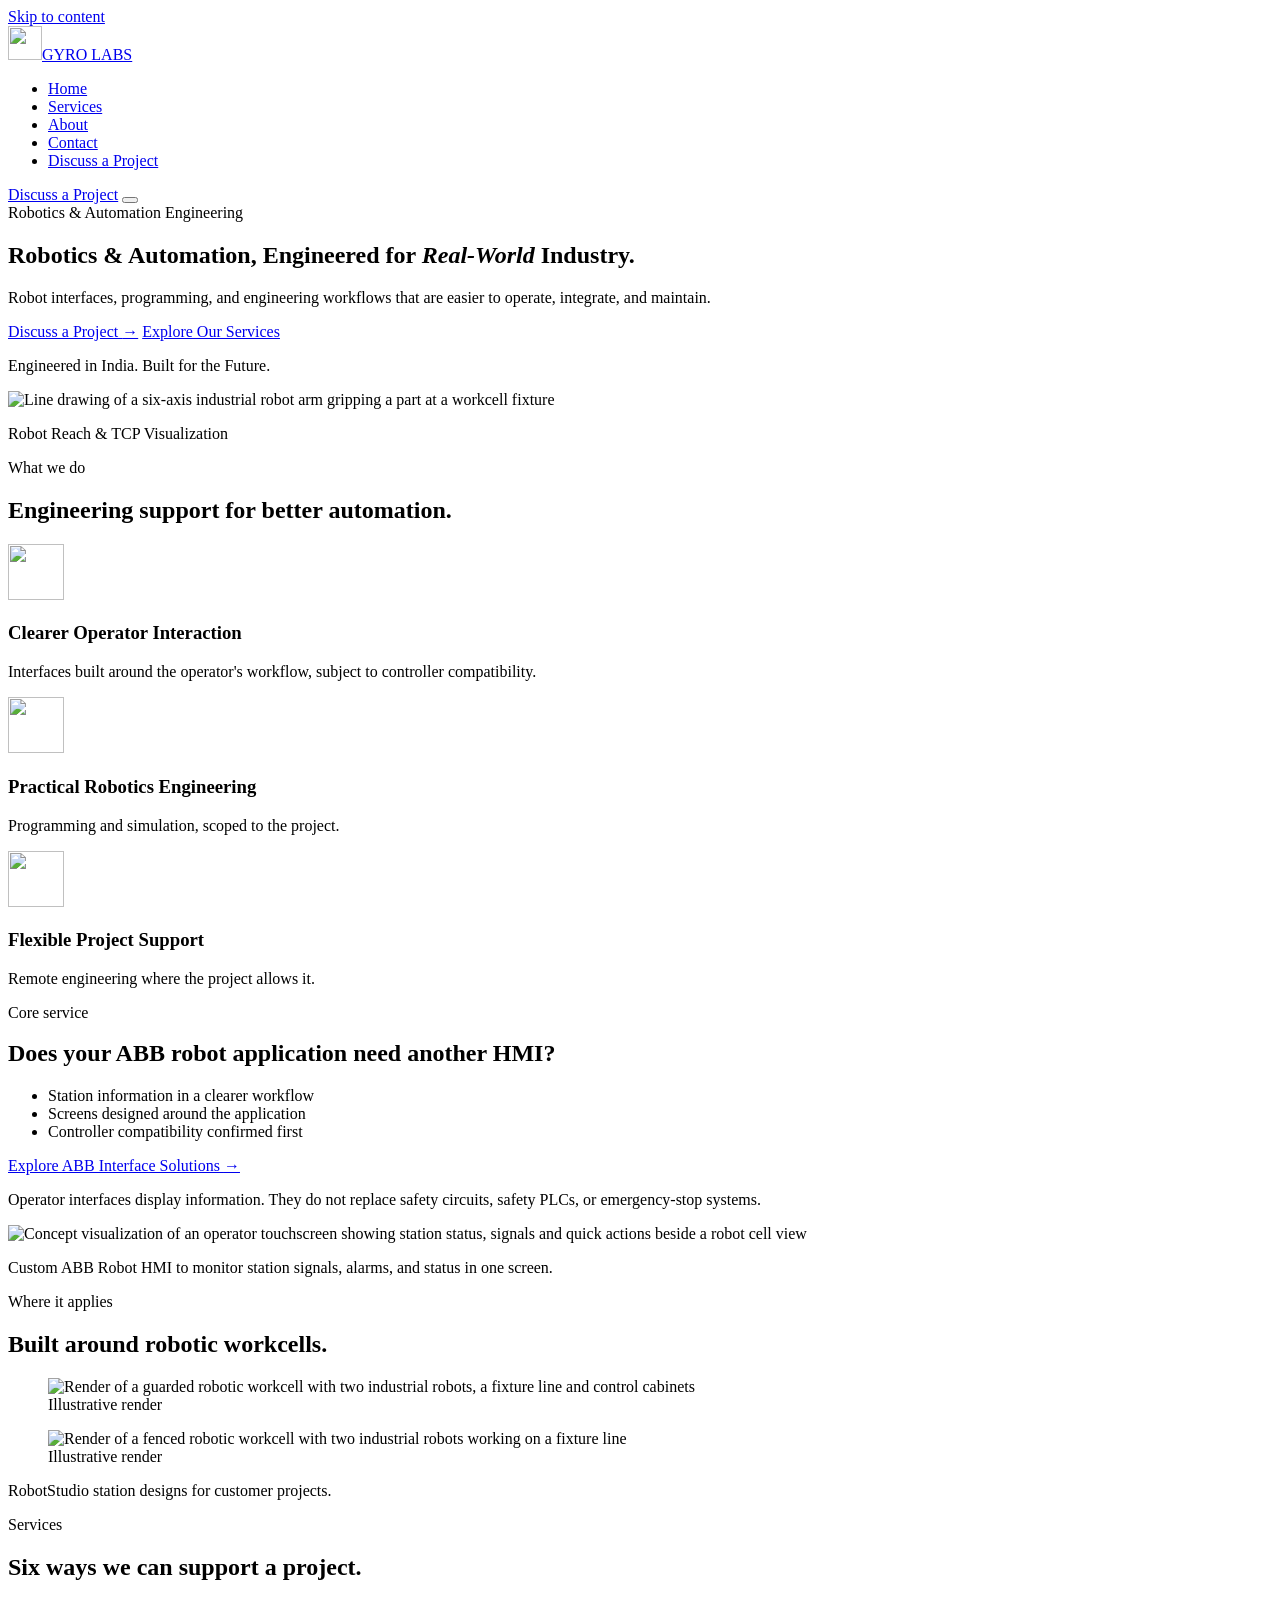
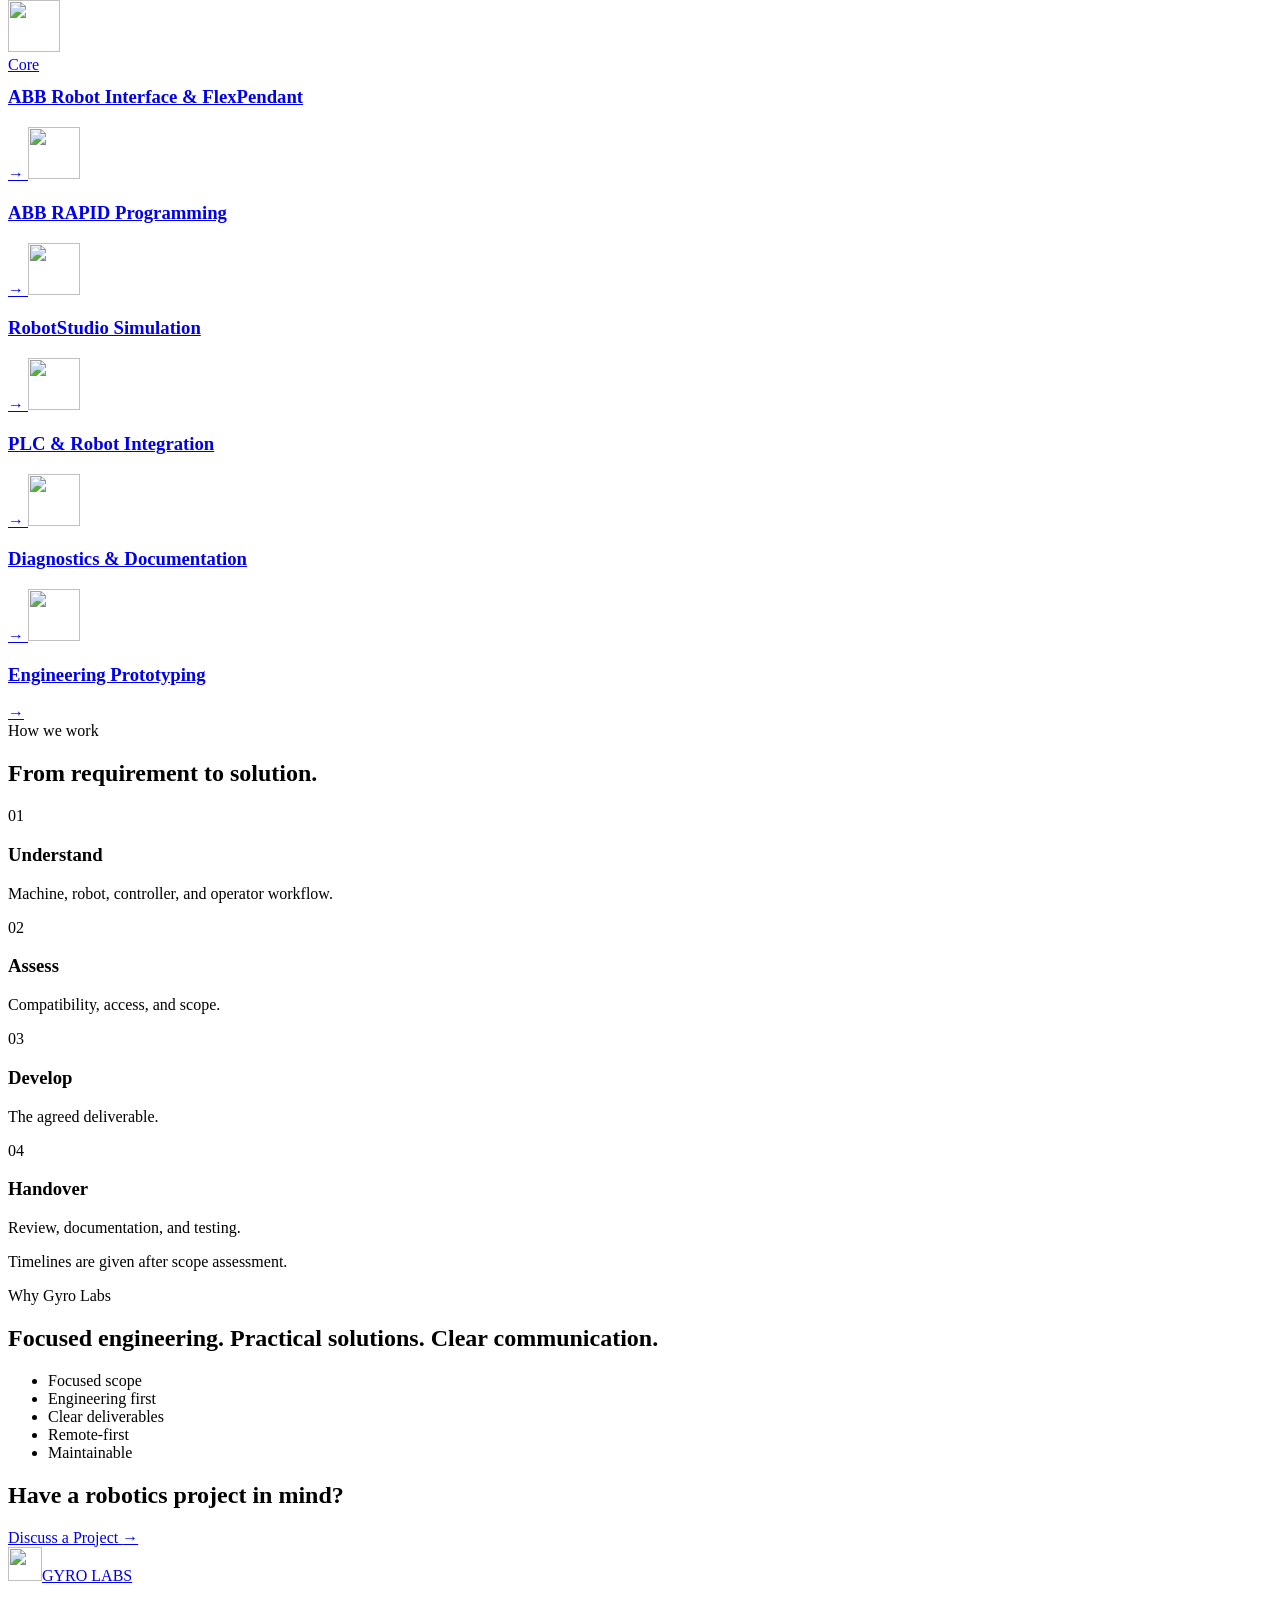
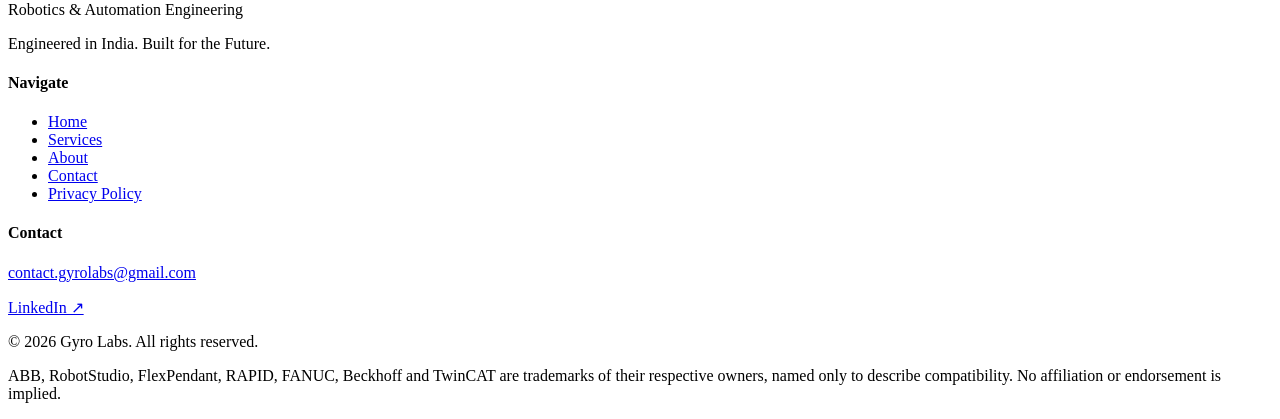
==== index.html @ f774320f "Update" ====
<!doctype html>
<html lang="en">
<head>
  <meta charset="utf-8">
  <meta name="viewport" content="width=device-width, initial-scale=1">
  <title>Gyro Labs | Robotics &amp; Automation Engineering</title>
  <meta name="description" content="Gyro Labs provides focused robotics and automation engineering support, including ABB operator-interface solutions, RAPID programming, RobotStudio workflows, and selected robot–PLC integration projects.">
  <meta property="og:type" content="website">
  <meta property="og:title" content="Gyro Labs | Robotics &amp; Automation Engineering">
  <meta property="og:description" content="Engineered in India. Built for the Future.">
  <!-- TODO: after publishing, change this to the full URL, e.g. https://yourname.github.io/gyro-labs/assets/images/og/og-share.png -->
  <meta property="og:image" content="assets/images/og/og-share.png">
  <link rel="icon" href="assets/images/logo/favicon-64.png" type="image/png">
  <link rel="apple-touch-icon" href="assets/images/logo/apple-touch-icon.png">
  <link rel="preconnect" href="https://fonts.googleapis.com">
  <link rel="preconnect" href="https://fonts.gstatic.com" crossorigin>
  <link rel="stylesheet" href="https://fonts.googleapis.com/css2?family=Barlow+Condensed:wght@500;600;700&amp;family=IBM+Plex+Sans:wght@400;500;600&amp;family=IBM+Plex+Mono:wght@400;500&amp;display=swap">
  <link rel="stylesheet" href="assets/css/styles.css">
</head>
<body>
<a class="skip" href="#main">Skip to content</a>

<header class="site-header">
  <div class="container header-row">
    <a class="brand" href="index.html" aria-label="Gyro Labs, home">
      <img src="assets/images/logo/gyro-labs-mark.png" alt="" width="34" height="34"><span>GYRO LABS</span>
    </a>
    <nav class="nav" id="nav" aria-label="Primary">
      <ul>
        <li><a href="index.html" aria-current="page">Home</a></li>
        <li><a href="services.html">Services</a></li>
        <li><a href="about.html">About</a></li>
        <li><a href="contact.html">Contact</a></li>
        <li class="only-mobile"><a class="btn btn-primary" href="contact.html">Discuss a Project</a></li>
      </ul>
    </nav>
    <div class="header-actions">
      <a class="btn btn-primary btn-sm" href="contact.html">Discuss a Project</a>
      <button class="menu-btn" id="menuBtn" type="button" aria-expanded="false" aria-controls="nav" aria-label="Menu"><i></i></button>
    </div>
  </div>
</header>

<main id="main">

  <!-- Hero -->
  <section class="hero">
    <div class="container split">
      <div>
        <span class="eyebrow">Robotics &amp; Automation Engineering</span>
        <h1>Robotics &amp; Automation, Engineered for <em>Real-World</em> Industry.</h1>
        <p class="lead">Robot interfaces, programming, and engineering workflows that are easier to operate, integrate, and maintain.</p>
        <div class="btn-row">
          <a class="btn btn-primary" href="contact.html">Discuss a Project <span class="arrow" aria-hidden="true">→</span></a>
          <a class="btn" href="services.html">Explore Our Services</a>
        </div>
        <p class="tagline">Engineered in India. Built for the Future.</p>
      </div>
      <div>
        <div class="frame">
          <img src="assets/images/hero/hero-robot-cell.svg" width="640" height="520" alt="Line drawing of a six-axis industrial robot arm gripping a part at a workcell fixture">
        </div>
        <p class="caption">Robot Reach & TCP Visualization</p>
      </div>
    </div>
  </section>

  <!-- Value -->
  <section class="section">
    <div class="container">
      <div class="section-head">
        <span class="eyebrow">What we do</span>
        <h2>Engineering support for better automation.</h2>
      </div>
      <div class="tiles">
        <div class="tile">
          <img src="assets/images/icons/icon-abb-interface.svg" alt="" width="56" height="56">
          <h3>Clearer Operator Interaction</h3>
          <p>Interfaces built around the operator's workflow, subject to controller compatibility.</p>
        </div>
        <div class="tile">
          <img src="assets/images/icons/icon-robot-arm.svg" alt="" width="56" height="56">
          <h3>Practical Robotics Engineering</h3>
          <p>Programming and simulation, scoped to the project.</p>
        </div>
        <div class="tile">
          <img src="assets/images/icons/icon-remote-support.svg" alt="" width="56" height="56">
          <h3>Flexible Project Support</h3>
          <p>Remote engineering where the project allows it.</p>
        </div>
      </div>
    </div>
  </section>

  <!-- ABB feature -->
  <section class="section">
    <div class="container split">
      <div>
        <span class="eyebrow">Core service</span>
        <h2 style="margin-top:18px">Does your ABB robot application need another HMI?</h2>
        <ul class="ticks">
          <li>Station information in a clearer workflow</li>
          <li>Screens designed around the application</li>
          <li>Controller compatibility confirmed first</li>
        </ul>
        <a class="btn btn-primary" href="services.html#abb">Explore ABB Interface Solutions <span class="arrow" aria-hidden="true">→</span></a>
        <p class="fine">Operator interfaces display information. They do not replace safety circuits, safety PLCs, or emergency-stop systems.</p>
      </div>
      <div>
        <div class="frame">
          <img src="assets/images/concepts/concept-operator-pendant.jpg" width="1400" height="933" alt="Concept visualization of an operator touchscreen showing station status, signals and quick actions beside a robot cell view" loading="lazy">
        </div>
        <p class="caption">Custom ABB Robot HMI to monitor station signals, alarms, and status in one screen.</p>
      </div>
    </div>
  </section>

  <!-- Workcells -->
  <section class="section">
    <div class="container">
      <div class="section-head">
        <span class="eyebrow">Where it applies</span>
        <h2>Built around robotic workcells.</h2>
      </div>
      <div class="gallery">
        <figure>
          <div class="frame light"><img src="assets/images/renders/render-workcell-white-enclosure.jpg" width="1400" height="788" alt="Render of a guarded robotic workcell with two industrial robots, a fixture line and control cabinets" loading="lazy"></div>
          <figcaption class="caption">Illustrative render</figcaption>
        </figure>
        <figure>
          <div class="frame"><img src="assets/images/renders/render-workcell-yellow-fence.jpg" width="1400" height="757" alt="Render of a fenced robotic workcell with two industrial robots working on a fixture line" loading="lazy"></div>
          <figcaption class="caption">Illustrative render</figcaption>
        </figure>
      </div>
      <p class="fine">RobotStudio station designs for customer projects.</p>
    </div>
  </section>

  <!-- Services overview -->
  <section class="section">
    <div class="container">
      <div class="section-head">
        <span class="eyebrow">Services</span>
        <h2>Six ways we can support a project.</h2>
      </div>
      <div class="svc-tiles">
        <a class="svc-tile" href="services.html#abb">
          <img src="assets/images/icons/icon-abb-interface.svg" alt="" width="52" height="52">
          <div><span class="badge">Core</span><h3 style="margin-top:12px">ABB Robot Interface &amp; FlexPendant</h3></div>
          <span class="go" aria-hidden="true">→</span>
        </a>
        <a class="svc-tile" href="services.html#rapid">
          <img src="assets/images/icons/icon-rapid-programming.svg" alt="" width="52" height="52">
          <h3>ABB RAPID Programming</h3>
          <span class="go" aria-hidden="true">→</span>
        </a>
        <a class="svc-tile" href="services.html#robotstudio">
          <img src="assets/images/icons/icon-robotstudio-simulation.svg" alt="" width="52" height="52">
          <h3>RobotStudio Simulation</h3>
          <span class="go" aria-hidden="true">→</span>
        </a>
        <a class="svc-tile" href="services.html#plc">
          <img src="assets/images/icons/icon-plc-integration.svg" alt="" width="52" height="52">
          <h3>PLC &amp; Robot Integration</h3>
          <span class="go" aria-hidden="true">→</span>
        </a>
        <a class="svc-tile" href="services.html#diagnostics">
          <img src="assets/images/icons/icon-diagnostics-documentation.svg" alt="" width="52" height="52">
          <h3>Diagnostics &amp; Documentation</h3>
          <span class="go" aria-hidden="true">→</span>
        </a>
        <a class="svc-tile" href="services.html#prototyping">
          <img src="assets/images/icons/icon-prototyping.svg" alt="" width="52" height="52">
          <h3>Engineering Prototyping</h3>
          <span class="go" aria-hidden="true">→</span>
        </a>
      </div>
    </div>
  </section>

  <!-- Process -->
  <section class="section">
    <div class="container">
      <div class="section-head">
        <span class="eyebrow">How we work</span>
        <h2>From requirement to solution.</h2>
      </div>
      <div class="steps">
        <div class="step"><span class="n">01</span><h3>Understand</h3><p>Machine, robot, controller, and operator workflow.</p></div>
        <div class="step"><span class="n">02</span><h3>Assess</h3><p>Compatibility, access, and scope.</p></div>
        <div class="step"><span class="n">03</span><h3>Develop</h3><p>The agreed deliverable.</p></div>
        <div class="step"><span class="n">04</span><h3>Handover</h3><p>Review, documentation, and testing.</p></div>
      </div>
      <p class="fine">Timelines are given after scope assessment.</p>
    </div>
  </section>

  <!-- Why -->
  <section class="section">
    <div class="container">
      <div class="section-head">
        <span class="eyebrow">Why Gyro Labs</span>
        <h2>Focused engineering. Practical solutions. Clear communication.</h2>
      </div>
      <ul class="why">
        <li>Focused scope</li>
        <li>Engineering first</li>
        <li>Clear deliverables</li>
        <li>Remote-first</li>
        <li>Maintainable</li>
      </ul>
    </div>
  </section>

  <!-- CTA -->
  <section class="section">
    <div class="container cta-band">
      <h2>Have a robotics project in mind?</h2>
      <a class="btn btn-primary" href="contact.html">Discuss a Project <span class="arrow" aria-hidden="true">→</span></a>
    </div>
  </section>

</main>

<footer class="site-footer">
  <div class="container">
    <div class="foot">
      <div>
        <a class="brand" href="index.html" aria-label="Gyro Labs, home" style="margin-bottom:14px">
          <img src="assets/images/logo/gyro-labs-mark.png" alt="" width="34" height="34"><span>GYRO LABS</span>
        </a>
        <p>Robotics &amp; Automation Engineering</p>
        <p style="margin-top:6px">Engineered in India. Built for the Future.</p>
      </div>
      <nav aria-label="Footer">
        <h4>Navigate</h4>
        <ul>
          <li><a href="index.html">Home</a></li>
          <li><a href="services.html">Services</a></li>
          <li><a href="about.html">About</a></li>
          <li><a href="contact.html">Contact</a></li>
          <li><a href="privacy.html">Privacy Policy</a></li>
        </ul>
      </nav>
      <div>
        <h4>Contact</h4>

        <p class="addr">
          <a href="mailto:contact.gyrolabs@gmail.com">
            contact.gyrolabs@gmail.com
          </a>
        </p>

        <p class="addr" style="margin-top: 8px">
          <a
            href="https://www.linkedin.com/company/gyrolabs"
            target="_blank"
            rel="noopener noreferrer"
            aria-label="Visit Gyro Labs on LinkedIn">
            LinkedIn ↗
          </a>
        </p>
    </div>
    <div class="legal">
      <p>© <span id="year">2026</span> Gyro Labs. All rights reserved.</p>
      <p>ABB, RobotStudio, FlexPendant, RAPID, FANUC, Beckhoff and TwinCAT are trademarks of their respective owners, named only to describe compatibility. No affiliation or endorsement is implied.</p>
    </div>
  </div>
</footer>

<script src="assets/js/config.js"></script>
<script src="assets/js/main.js"></script>
</body>
</html>
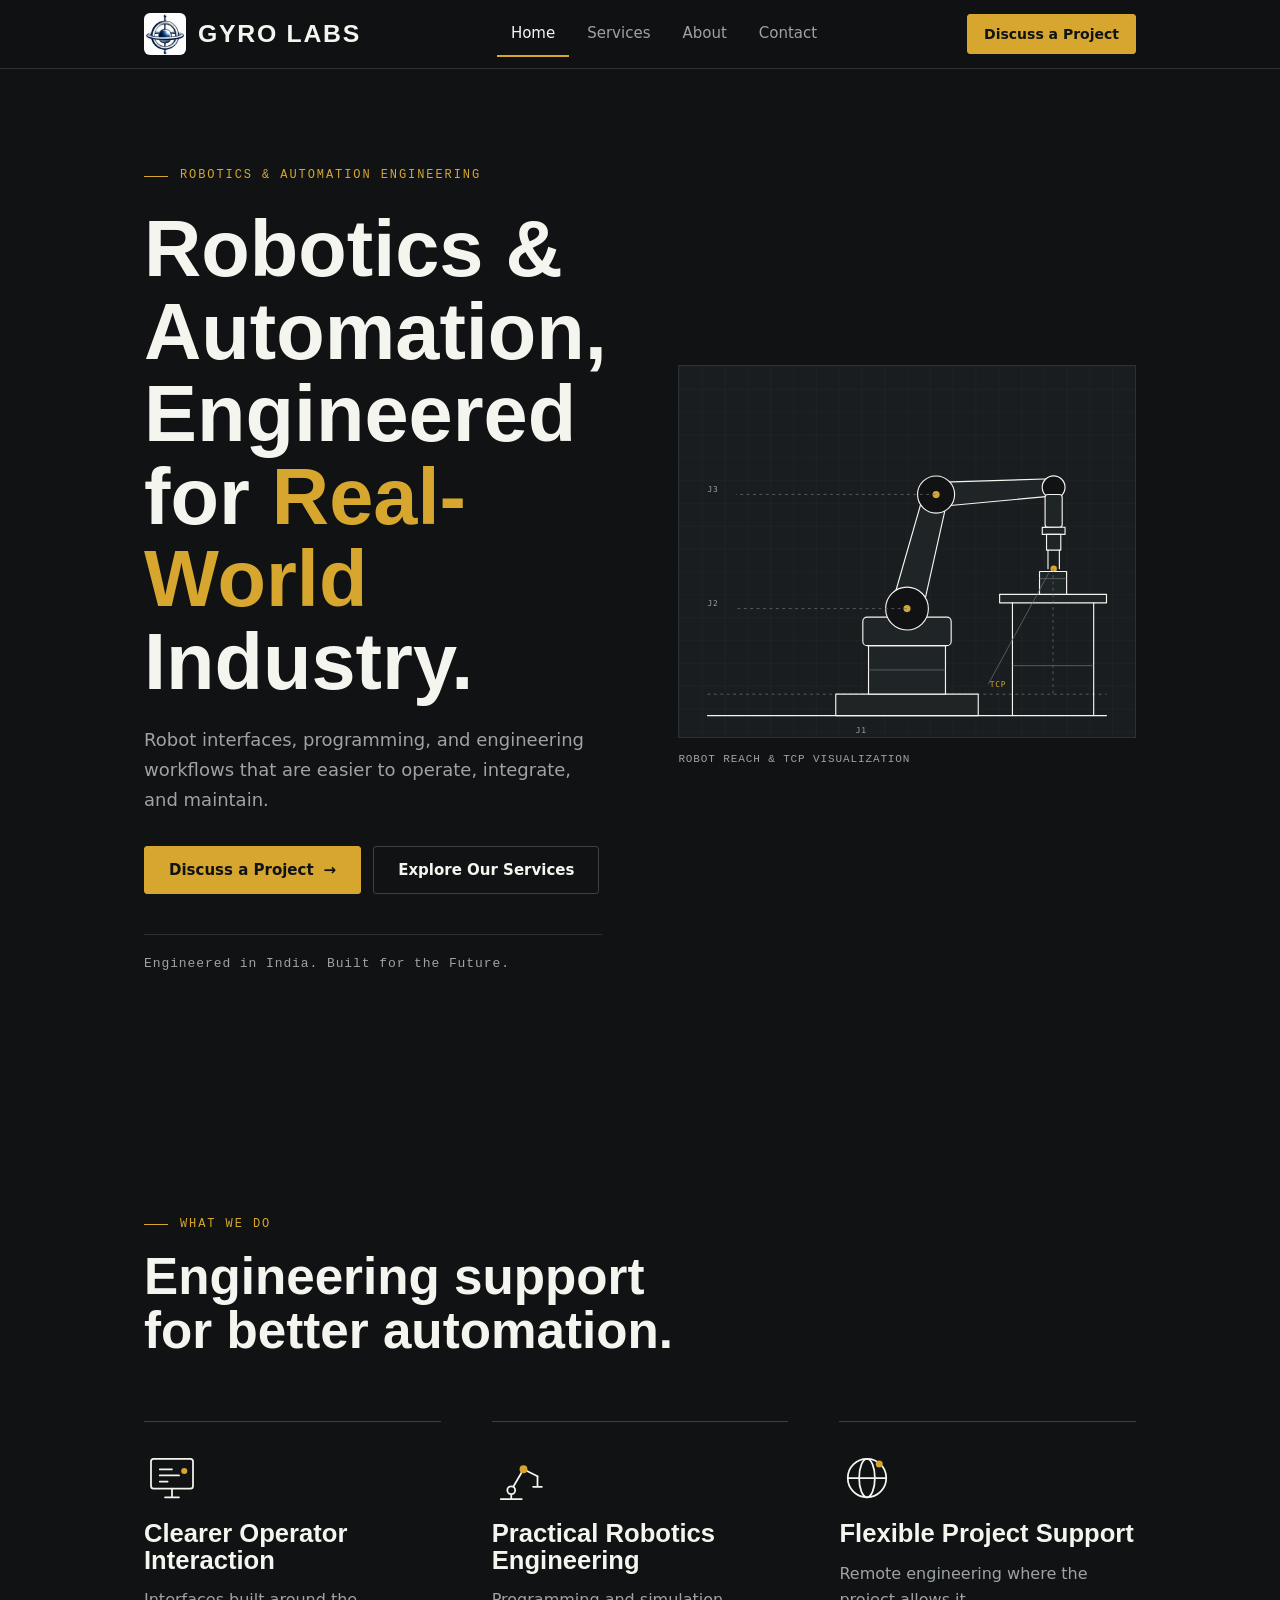
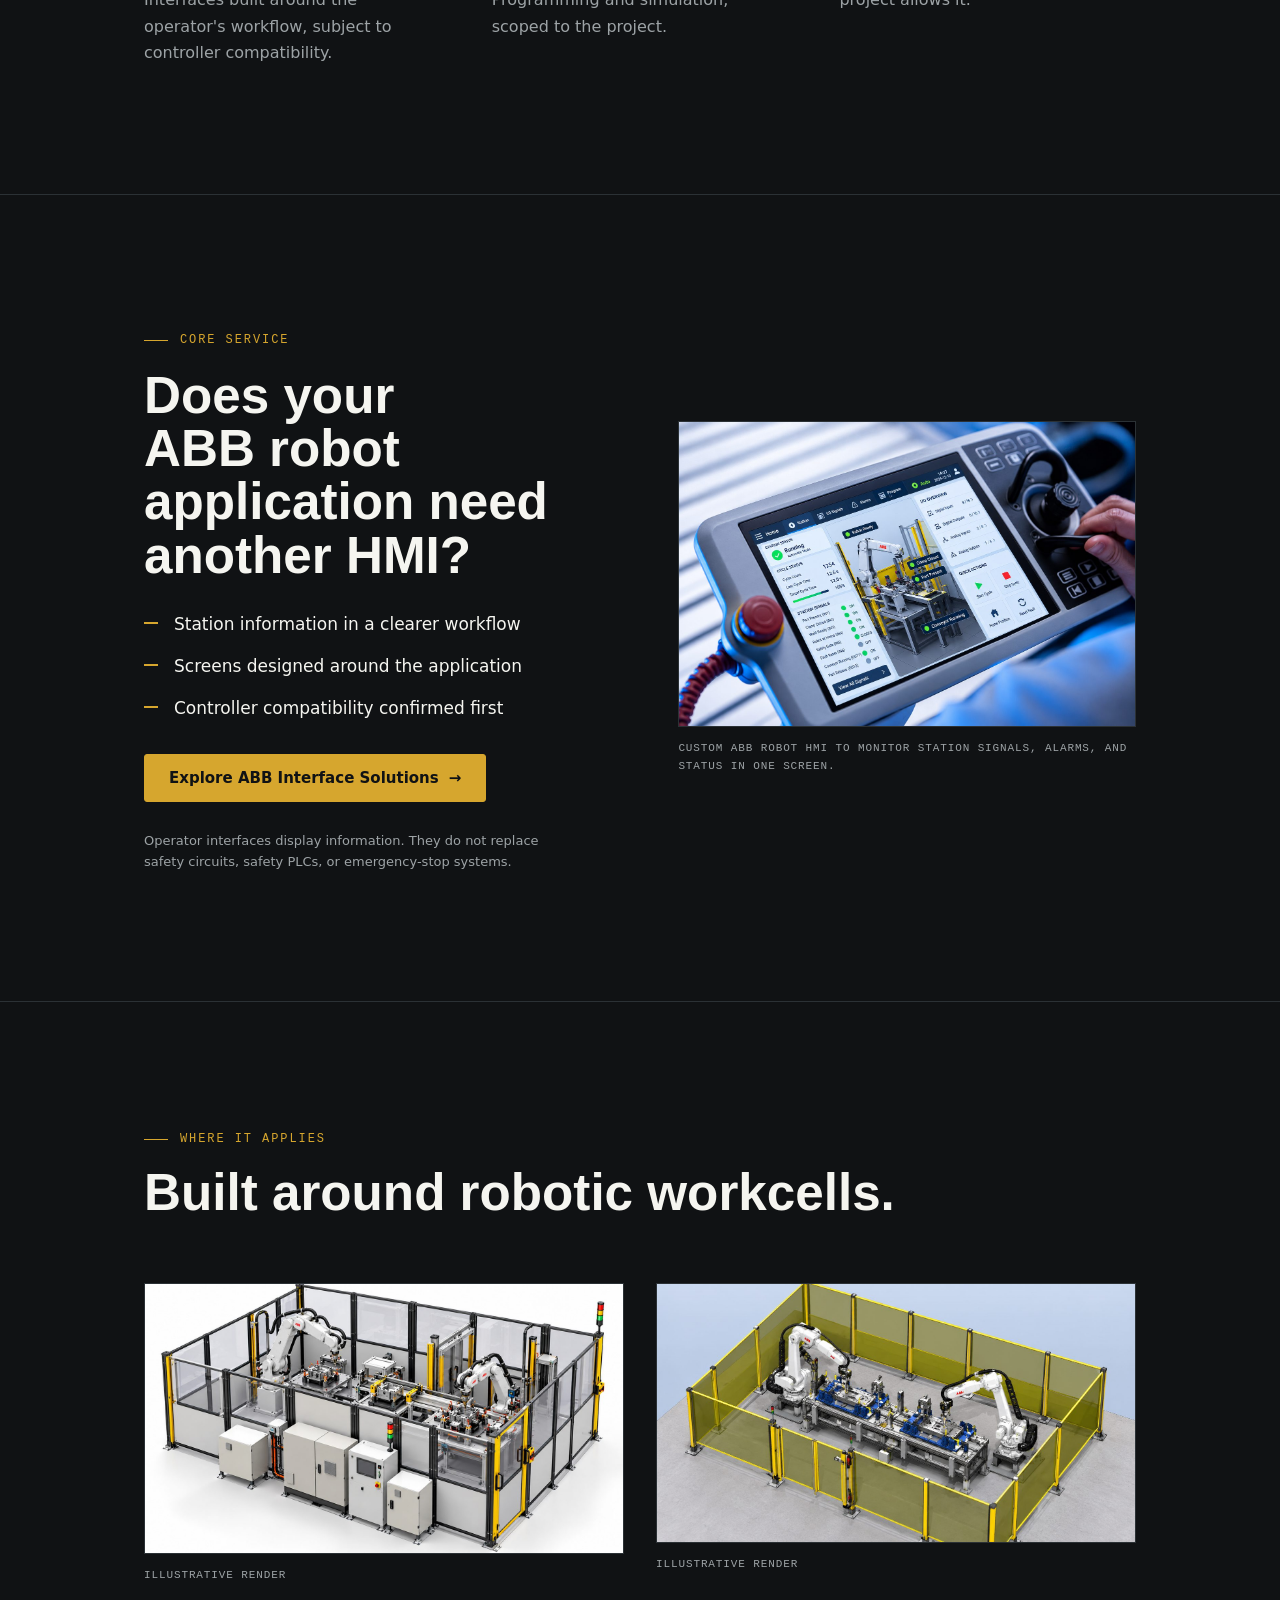
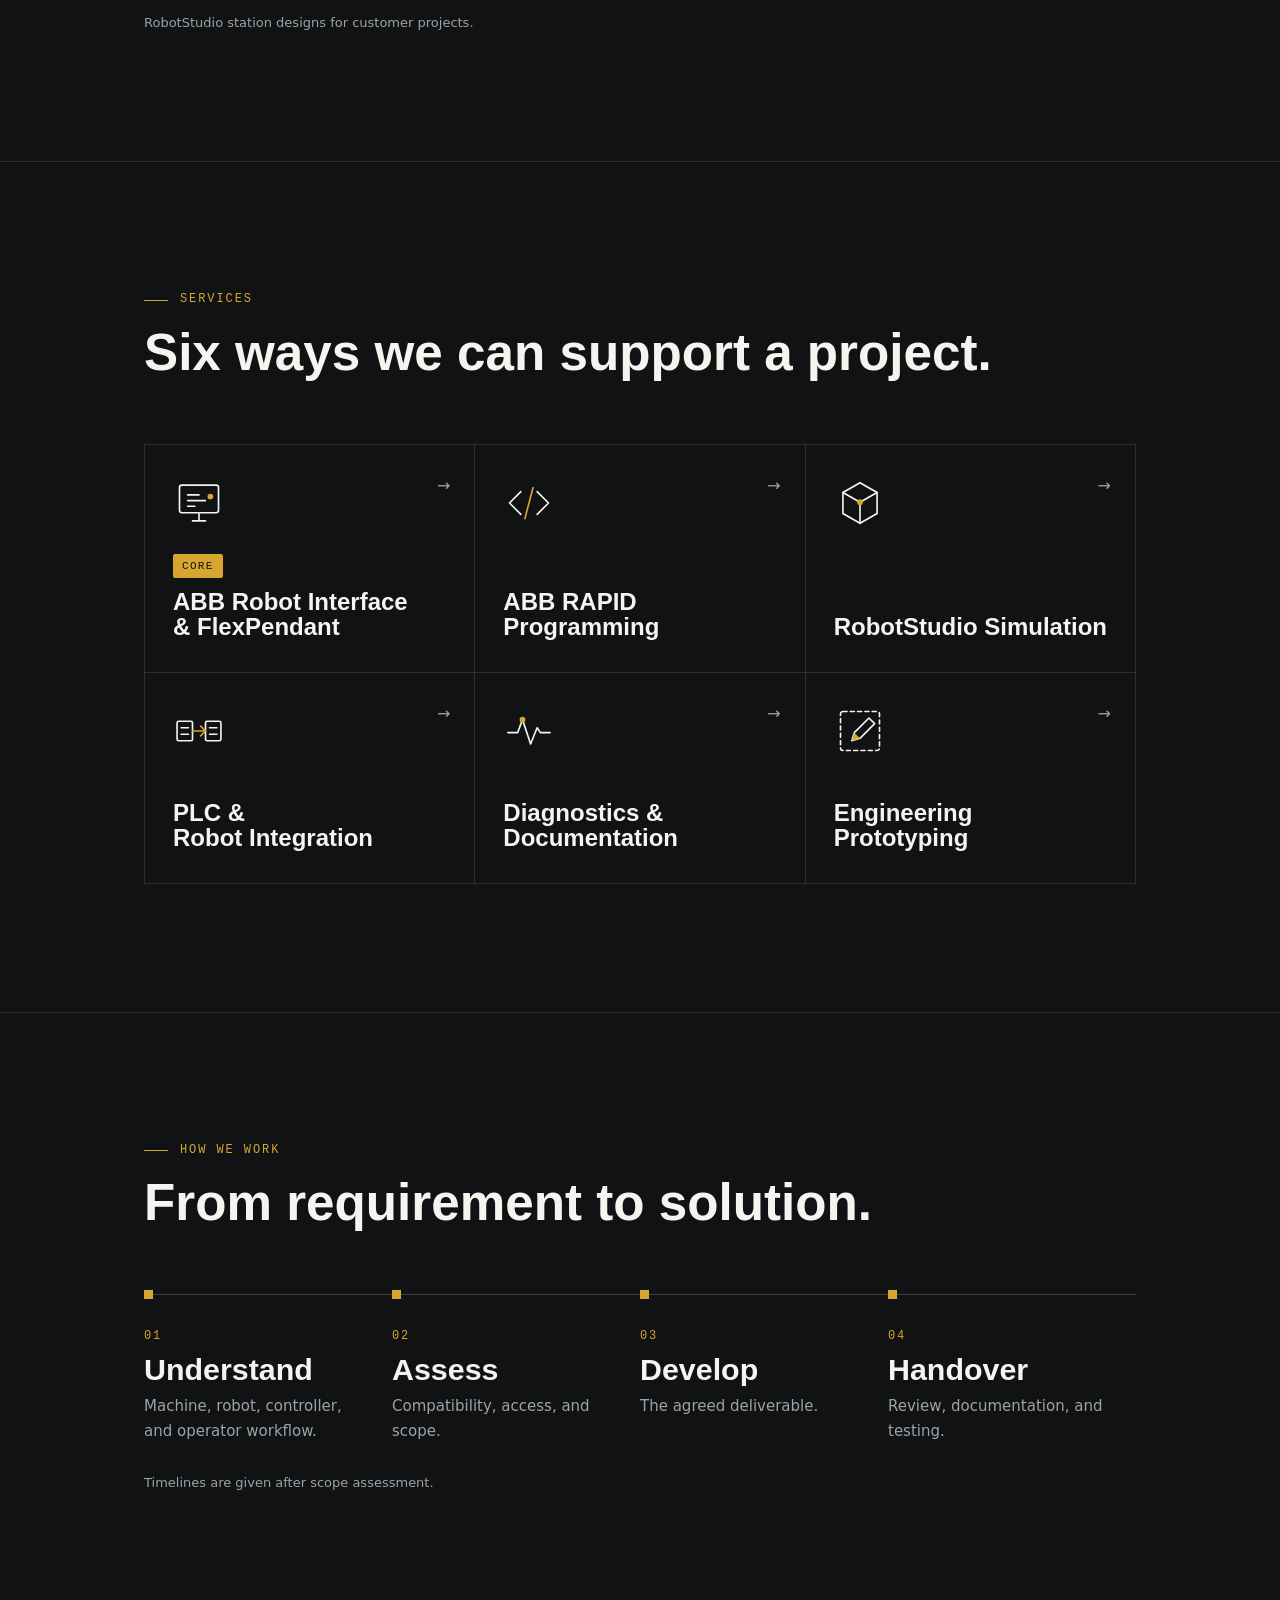
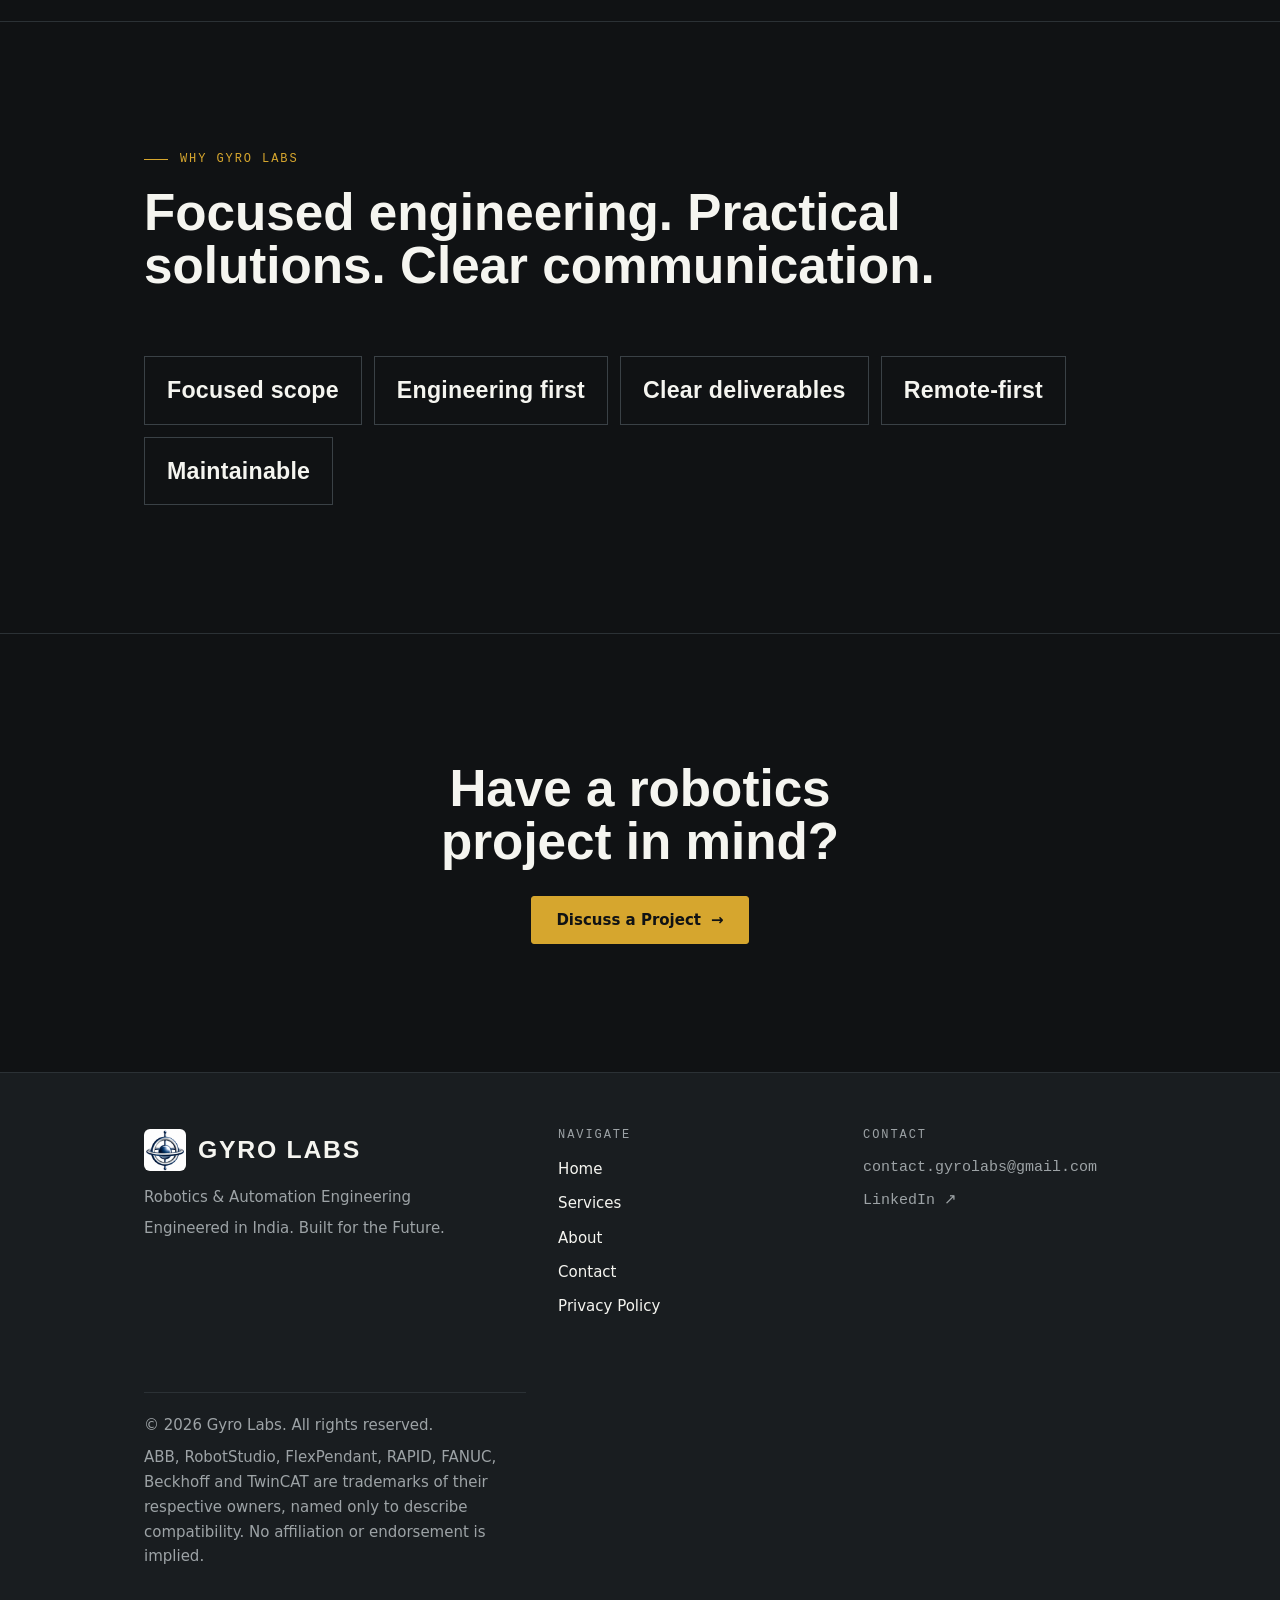
==== commit e302378f: "Quick" ====
--- a/assets/css/styles.css
+++ b/assets/css/styles.css
@@ -0,0 +1,250 @@
+/* ==========================================================================
+   Gyro Labs — styles.css
+   Sections: 1 Tokens · 2 Base · 3 Layout · 4 Header · 5 Buttons · 6 Home
+             7 Services · 8 About · 9 Contact · 10 Footer · 11 Utilities
+   ========================================================================== */
+
+/* 1. Tokens ---------------------------------------------------------------- */
+:root {
+  --bg: #101214;
+  --surface: #191D20;
+  --raised: #1F2427;
+  --line: #2B3135;
+  --line-2: #3A4146;
+  --muted: #9DA3A6;
+  --fg: #F5F5F0;
+  --gold: #D6A62E;
+  --gold-hi: #E8C15A;
+  --error: #F08A7E;
+
+  --display: 'Barlow Condensed', 'Arial Narrow', 'Helvetica Neue', sans-serif;
+  --body: 'IBM Plex Sans', system-ui, -apple-system, 'Segoe UI', sans-serif;
+  --mono: 'IBM Plex Mono', ui-monospace, Menlo, monospace;
+
+  --gutter: max(20px, 5vw);
+  --max: 1120px;
+  color-scheme: dark;
+}
+
+/* 2. Base ------------------------------------------------------------------ */
+*, *::before, *::after { box-sizing: border-box; }
+html { scroll-behavior: smooth; }
+@media (prefers-reduced-motion: reduce) { html { scroll-behavior: auto; } }
+body {
+  margin: 0;
+  background: var(--bg);
+  color: var(--fg);
+  font-family: var(--body);
+  font-size: 1rem;
+  line-height: 1.65;
+  -webkit-font-smoothing: antialiased;
+}
+img { max-width: 100%; height: auto; display: block; }
+h1, h2, h3, h4 { font-family: var(--display); font-weight: 700; line-height: 1.04; margin: 0; text-wrap: balance; }
+p { margin: 0; }
+ul { margin: 0; padding: 0; list-style: none; }
+a { color: inherit; }
+:focus-visible { outline: 2px solid var(--gold-hi); outline-offset: 3px; border-radius: 2px; }
+
+h1 { font-size: clamp(2.6rem, 6.2vw, 5rem); }
+h2 { font-size: clamp(2rem, 4.4vw, 3.2rem); }
+h3 { font-size: 1.6rem; }
+.lead { color: var(--muted); font-size: 1.125rem; max-width: 52ch; }
+.eyebrow { font-family: var(--mono); font-size: 0.75rem; letter-spacing: 0.16em; text-transform: uppercase; color: var(--gold); display: inline-flex; align-items: center; gap: 12px; }
+.eyebrow::before { content: ""; width: 24px; height: 1px; background: var(--gold); }
+
+/* 3. Layout ---------------------------------------------------------------- */
+.container { width: 100%; max-width: var(--max); margin-inline: auto; padding-inline: var(--gutter); }
+.section { padding-block: clamp(64px, 10vw, 128px); }
+.section + .section { border-top: 1px solid var(--line); }
+.section-head { display: grid; gap: 16px; margin-bottom: clamp(36px, 6vw, 64px); justify-items: start; }
+.split { display: grid; grid-template-columns: minmax(0, 1fr) minmax(0, 1fr); gap: clamp(32px, 6vw, 88px); align-items: center; }
+@media (max-width: 880px) { .split { grid-template-columns: minmax(0, 1fr); } }
+
+/* 4. Header ---------------------------------------------------------------- */
+.site-header { position: sticky; top: 0; z-index: 50; background: rgba(16, 18, 20, 0.88); backdrop-filter: blur(10px); -webkit-backdrop-filter: blur(10px); border-bottom: 1px solid var(--line); }
+.header-row { display: flex; align-items: center; justify-content: space-between; gap: 16px; min-height: 68px; }
+.brand { display: inline-flex; align-items: center; gap: 12px; text-decoration: none; }
+.brand img { width: 42px; height: 42px; border-radius: 6px; background: #fff; }
+.brand span { font-family: var(--display); font-weight: 700; font-size: 1.55rem; letter-spacing: 0.07em; line-height: 1; }
+.nav ul { display: flex; align-items: center; gap: 4px; }
+.nav a { display: block; padding: 10px 14px; text-decoration: none; font-size: 0.9375rem; color: var(--muted); border-bottom: 2px solid transparent; transition: color .2s, border-color .2s; }
+.nav a:hover, .nav a[aria-current="page"] { color: var(--fg); border-bottom-color: var(--gold); }
+.header-actions { display: flex; align-items: center; gap: 12px; }
+.menu-btn { display: none; width: 44px; height: 44px; border: 1px solid var(--line-2); background: transparent; color: var(--fg); border-radius: 3px; cursor: pointer; align-items: center; justify-content: center; }
+.menu-btn i, .menu-btn i::before, .menu-btn i::after { display: block; width: 18px; height: 2px; background: currentColor; position: relative; transition: transform .2s, background-color .2s; }
+.menu-btn i::before, .menu-btn i::after { content: ""; position: absolute; left: 0; }
+.menu-btn i::before { top: -6px; }
+.menu-btn i::after { top: 6px; }
+.menu-btn[aria-expanded="true"] i { background: transparent; }
+.menu-btn[aria-expanded="true"] i::before { transform: translateY(6px) rotate(45deg); }
+.menu-btn[aria-expanded="true"] i::after { transform: translateY(-6px) rotate(-45deg); }
+.nav .only-mobile { display: none; }
+.nav a.btn-primary { color: #101214; }
+@media (max-width: 860px) {
+  .menu-btn { display: inline-flex; }
+  .header-actions .btn { display: none; }
+  .nav { position: absolute; left: 0; right: 0; top: 100%; background: var(--bg); border-bottom: 1px solid var(--line); visibility: hidden; opacity: 0; transform: translateY(-8px); transition: opacity .2s, transform .2s, visibility .2s; }
+  .nav.open { visibility: visible; opacity: 1; transform: none; }
+  .nav ul { flex-direction: column; align-items: stretch; gap: 0; padding: 8px var(--gutter) 24px; }
+  .nav a { padding: 15px 0; border-bottom: 1px solid var(--line); font-size: 1.0625rem; }
+  .nav .only-mobile { display: block; padding-top: 18px; }
+  .nav .only-mobile .btn { width: 100%; border-bottom: 1px solid var(--gold); }
+}
+
+/* 5. Buttons & links ------------------------------------------------------- */
+.btn { display: inline-flex; align-items: center; justify-content: center; gap: 10px; min-height: 48px; padding: 12px 24px; font: 600 0.9375rem/1.2 var(--body); text-decoration: none; border: 1px solid var(--line-2); color: var(--fg); background: transparent; border-radius: 3px; cursor: pointer; transition: background-color .2s, border-color .2s, color .2s; }
+.btn:hover { border-color: var(--fg); }
+.btn-primary { background: var(--gold); border-color: var(--gold); color: #101214; }
+.btn-primary:hover { background: var(--gold-hi); border-color: var(--gold-hi); }
+.btn-sm { min-height: 40px; padding: 8px 16px; font-size: 0.875rem; }
+.btn .arrow { transition: transform .2s; }
+.btn:hover .arrow { transform: translateX(3px); }
+.text-link { display: inline-flex; align-items: center; gap: 8px; width: fit-content; font-weight: 600; font-size: 0.9375rem; text-decoration: none; padding-bottom: 3px; border-bottom: 1px solid var(--gold); transition: gap .2s, color .2s; }
+.text-link:hover { gap: 12px; color: var(--gold-hi); }
+.btn-row { display: flex; flex-wrap: wrap; gap: 12px; }
+
+/* 6. Home ------------------------------------------------------------------ */
+.hero { padding-block: clamp(40px, 7vw, 96px) clamp(56px, 9vw, 112px); }
+.hero h1 { margin-block: 22px 22px; }
+.hero h1 em { font-style: normal; color: var(--gold); }
+.hero .btn-row { margin-top: 32px; }
+.tagline { margin-top: 40px; padding-top: 18px; border-top: 1px solid var(--line); font-family: var(--mono); font-size: 0.8125rem; letter-spacing: 0.07em; color: var(--muted); }
+.frame { border: 1px solid var(--line); background: var(--surface); }
+.frame img { width: 100%; }
+.frame.light { background: #fff; }
+.gallery { display: grid; grid-template-columns: repeat(2, minmax(0, 1fr)); gap: clamp(16px, 3vw, 32px); }
+.gallery figure { margin: 0; min-width: 0; }
+@media (max-width: 700px) { .gallery { grid-template-columns: minmax(0, 1fr); } }
+.caption { margin-top: 12px; font-family: var(--mono); font-size: 0.6875rem; letter-spacing: 0.08em; text-transform: uppercase; color: var(--muted); }
+
+.tiles { display: grid; grid-template-columns: repeat(3, minmax(0, 1fr)); gap: clamp(24px, 4vw, 56px); }
+.tile { display: grid; gap: 14px; align-content: start; padding-top: 28px; border-top: 1px solid var(--line-2); transition: border-color .25s; }
+.tile:hover { border-top-color: var(--gold); }
+.tile img { width: 56px; height: 56px; }
+.tile p { color: var(--muted); }
+@media (max-width: 760px) { .tiles { grid-template-columns: minmax(0, 1fr); } }
+
+.ticks { display: grid; gap: 14px; margin-block: 28px 32px; }
+.ticks li { position: relative; padding-left: 30px; font-size: 1.0625rem; }
+.ticks li::before { content: ""; position: absolute; left: 0; top: 0.7em; width: 14px; height: 2px; background: var(--gold); }
+.fine { margin-top: 28px; font-size: 0.8125rem; color: var(--muted); max-width: 52ch; }
+
+.svc-tiles { display: grid; grid-template-columns: repeat(3, minmax(0, 1fr)); gap: 1px; background: var(--line); border: 1px solid var(--line); }
+.svc-tile { position: relative; display: grid; gap: 22px; align-content: space-between; padding: 32px 28px; background: var(--bg); text-decoration: none; min-height: 210px; transition: background-color .25s; }
+.svc-tile:hover { background: var(--surface); }
+.svc-tile img { width: 52px; height: 52px; }
+.svc-tile h3 { font-size: 1.5rem; }
+.svc-tile .go { position: absolute; right: 24px; top: 28px; color: var(--muted); transition: color .2s, transform .2s; }
+.svc-tile:hover .go { color: var(--gold); transform: translateX(3px); }
+.badge { display: inline-block; width: fit-content; padding: 3px 9px; background: var(--gold); color: #101214; font-family: var(--mono); font-size: 0.6875rem; letter-spacing: 0.12em; text-transform: uppercase; border-radius: 2px; }
+@media (max-width: 900px) { .svc-tiles { grid-template-columns: repeat(2, minmax(0, 1fr)); } }
+@media (max-width: 560px) { .svc-tiles { grid-template-columns: minmax(0, 1fr); } .svc-tile { min-height: 0; } }
+
+.steps { display: grid; grid-template-columns: repeat(4, minmax(0, 1fr)); gap: 0; }
+.step { position: relative; padding: 32px 24px 0 0; border-top: 1px solid var(--line-2); display: grid; gap: 8px; align-content: start; }
+.step::before { content: ""; position: absolute; left: 0; top: -5px; width: 9px; height: 9px; background: var(--gold); }
+.step .n { font-family: var(--mono); font-size: 0.75rem; letter-spacing: 0.16em; color: var(--gold); }
+.step h3 { font-size: 1.9rem; }
+.step p { color: var(--muted); font-size: 0.9375rem; }
+@media (max-width: 900px) { .steps { grid-template-columns: repeat(2, minmax(0, 1fr)); row-gap: 40px; } }
+@media (max-width: 520px) { .steps { grid-template-columns: minmax(0, 1fr); } }
+
+.why { display: flex; flex-wrap: wrap; gap: 12px; }
+.why li { padding: 14px 22px; border: 1px solid var(--line-2); font-family: var(--display); font-weight: 600; font-size: 1.45rem; letter-spacing: 0.01em; transition: border-color .2s, color .2s; }
+.why li:hover { border-color: var(--gold); color: var(--gold-hi); }
+
+.cta-band { text-align: center; display: grid; justify-items: center; gap: 28px; }
+.cta-band h2 { max-width: 18ch; }
+
+/* 7. Services -------------------------------------------------------------- */
+.page-hero { padding-block: clamp(56px, 9vw, 112px) clamp(40px, 6vw, 72px); }
+.page-hero h1 { margin-block: 20px 20px; font-size: clamp(2.5rem, 5.5vw, 4.4rem); }
+.group-title { display: flex; align-items: center; gap: 16px; margin-block: 0 24px; font-family: var(--mono); font-size: 0.75rem; letter-spacing: 0.16em; text-transform: uppercase; color: var(--muted); }
+.group-title::after { content: ""; flex: 1; height: 1px; background: var(--line); }
+.group + .group { margin-top: clamp(48px, 7vw, 80px); }
+
+.core { display: grid; grid-template-columns: minmax(0, 1.1fr) minmax(0, 1fr); gap: clamp(28px, 5vw, 72px); align-items: center; padding: clamp(24px, 4vw, 48px); background: var(--surface); border: 1px solid var(--line-2); border-top: 3px solid var(--gold); }
+.core h2 { margin-block: 16px 12px; font-size: clamp(2rem, 4vw, 2.9rem); }
+.headline { font-family: var(--display); font-weight: 600; font-size: 1.5rem; line-height: 1.15; color: var(--fg); }
+.core .text-col { display: grid; gap: 20px; justify-items: start; min-width: 0; }
+@media (max-width: 880px) { .core { grid-template-columns: minmax(0, 1fr); } }
+
+.chips { display: flex; flex-wrap: wrap; gap: 8px; }
+.chips li { padding: 5px 11px; border: 1px solid var(--line-2); font-size: 0.8125rem; color: var(--fg); border-radius: 2px; background: var(--bg); }
+.note { padding: 12px 14px; border-left: 2px solid var(--gold); background: var(--bg); font-size: 0.8125rem; color: var(--muted); max-width: 60ch; }
+
+.svc-grid { display: grid; grid-template-columns: repeat(auto-fit, minmax(min(100%, 320px), 1fr)); gap: 20px; }
+.svc-card { display: grid; gap: 18px; align-content: start; padding: 32px 28px; background: var(--surface); border: 1px solid var(--line); min-width: 0; transition: border-color .25s, transform .25s; }
+.svc-card:hover { border-color: var(--line-2); transform: translateY(-2px); }
+.svc-card img { width: 56px; height: 56px; }
+.svc-card h3 { font-size: 1.8rem; }
+.svc-card .text-link { align-self: end; }
+.svc-card .meta { font-family: var(--mono); font-size: 0.75rem; letter-spacing: 0.06em; color: var(--muted); }
+@media (prefers-reduced-motion: reduce) { .svc-card:hover { transform: none; } }
+
+/* 8. About ----------------------------------------------------------------- */
+.path { display: grid; grid-template-columns: minmax(0, 1fr) 56px minmax(0, 1fr); align-items: center; gap: 0; }
+.path .node { padding: 24px; border: 1px solid var(--line-2); background: var(--surface); display: grid; gap: 6px; }
+.path .node.future { border-style: dashed; background: transparent; }
+.path .node small { font-family: var(--mono); font-size: 0.6875rem; letter-spacing: 0.14em; text-transform: uppercase; color: var(--gold); }
+.path .node b { font-family: var(--display); font-size: 1.5rem; line-height: 1.1; font-weight: 600; }
+.path .link { height: 1px; background: var(--gold); position: relative; }
+.path .link::after { content: ""; position: absolute; right: -1px; top: -4px; width: 8px; height: 8px; border-top: 1px solid var(--gold); border-right: 1px solid var(--gold); transform: rotate(45deg); }
+@media (max-width: 640px) {
+  .path { grid-template-columns: minmax(0, 1fr); }
+  .path .link { width: 1px; height: 36px; margin-left: 28px; }
+  .path .link::after { right: auto; top: auto; bottom: -1px; left: -4px; transform: rotate(135deg); }
+}
+.founder { border: 1px solid var(--line-2); background: var(--surface); padding: 20px; display: grid; gap: 14px; max-width: 420px; justify-self: end; width: 100%; }
+.founder img { width: 100%; aspect-ratio: 4 / 5; object-fit: cover; object-position: center top; }
+.founder p { font-size: 0.8125rem; color: var(--muted); }
+@media (max-width: 880px) { .founder { justify-self: start; } }
+
+/* 9. Contact --------------------------------------------------------------- */
+.mail { display: grid; gap: 12px; padding: 20px; border: 1px solid var(--line-2); background: var(--surface); margin-top: 28px; }
+.mail .addr { font-family: var(--mono); font-size: 1.0625rem; word-break: break-all; }
+.include { display: grid; grid-template-columns: repeat(2, minmax(0, 1fr)); gap: 10px; margin-top: 28px; }
+.include li { display: flex; align-items: center; gap: 12px; padding: 12px 14px; border: 1px solid var(--line); font-size: 0.875rem; color: var(--muted); }
+.include li::before { content: ""; width: 8px; height: 8px; border: 1px solid var(--gold); flex: none; }
+form { display: grid; gap: 18px; padding: clamp(22px, 3.5vw, 36px); background: var(--surface); border: 1px solid var(--line-2); min-width: 0; }
+.fields { display: grid; grid-template-columns: repeat(2, minmax(0, 1fr)); gap: 18px; }
+.field { display: grid; gap: 7px; min-width: 0; }
+.field.full { grid-column: 1 / -1; }
+label { font-size: 0.8125rem; font-weight: 600; letter-spacing: 0.02em; }
+label b { color: var(--gold); font-weight: 600; }
+input, select, textarea { width: 100%; min-height: 46px; padding: 11px 12px; font: inherit; font-size: 1rem; color: var(--fg); background: var(--bg); border: 1px solid var(--line-2); border-radius: 3px; transition: border-color .2s; }
+textarea { min-height: 130px; resize: vertical; }
+input:hover, select:hover, textarea:hover { border-color: var(--muted); }
+input:focus-visible, select:focus-visible, textarea:focus-visible { outline: 2px solid var(--gold-hi); outline-offset: 1px; border-color: var(--gold-hi); }
+.field[data-invalid="true"] input, .field[data-invalid="true"] select, .field[data-invalid="true"] textarea { border-color: var(--error); }
+.err { color: var(--error); font-size: 0.8125rem; }
+.err:empty { display: none; }
+.privacy-note { font-size: 0.8125rem; color: var(--muted); padding: 12px 14px; border: 1px solid var(--line); background: var(--bg); }
+.form-actions { display: flex; flex-wrap: wrap; gap: 14px; align-items: center; }
+.result { margin-top: 20px; padding: 20px; border: 1px solid var(--gold); background: var(--surface); display: grid; gap: 14px; }
+.result.fail { border-color: var(--error); }
+.result h3 { font-size: 1.5rem; }
+.result p { color: var(--muted); font-size: 0.9375rem; }
+.result textarea { font-family: var(--mono); font-size: 0.8125rem; min-height: 220px; line-height: 1.55; }
+@media (max-width: 560px) { .fields, .include { grid-template-columns: minmax(0, 1fr); } }
+
+.prose { display: grid; gap: 18px; max-width: 64ch; color: var(--muted); }
+.prose h2 { font-size: 1.6rem; color: var(--fg); margin-top: 18px; }
+
+/* 10. Footer --------------------------------------------------------------- */
+.site-footer { border-top: 1px solid var(--line); background: var(--surface); padding-block: 56px 36px; }
+.foot { display: grid; grid-template-columns: minmax(0, 1.4fr) minmax(0, 1fr) minmax(0, 1fr); gap: 32px; }
+.foot p { color: var(--muted); font-size: 0.9375rem; }
+.foot h4 { font-family: var(--mono); font-weight: 500; font-size: 0.75rem; letter-spacing: 0.16em; text-transform: uppercase; color: var(--muted); margin-bottom: 14px; }
+.foot ul { display: grid; gap: 8px; }
+.foot a { text-decoration: none; font-size: 0.9375rem; }
+.foot a:hover { color: var(--gold-hi); }
+.foot .addr { font-family: var(--mono); font-size: 0.875rem; word-break: break-all; }
+.legal { margin-top: 40px; padding-top: 20px; border-top: 1px solid var(--line); display: grid; gap: 8px; font-size: 0.75rem; color: var(--muted); }
+@media (max-width: 760px) { .foot { grid-template-columns: minmax(0, 1fr); } }
+
+/* 11. Utilities ------------------------------------------------------------ */
+.skip { position: absolute; left: 12px; top: -60px; z-index: 100; background: var(--gold); color: #101214; padding: 10px 14px; font-weight: 600; text-decoration: none; }
+.skip:focus { top: 8px; }
+.sr-only { position: absolute; width: 1px; height: 1px; overflow: hidden; clip: rect(0 0 0 0); white-space: nowrap; }
